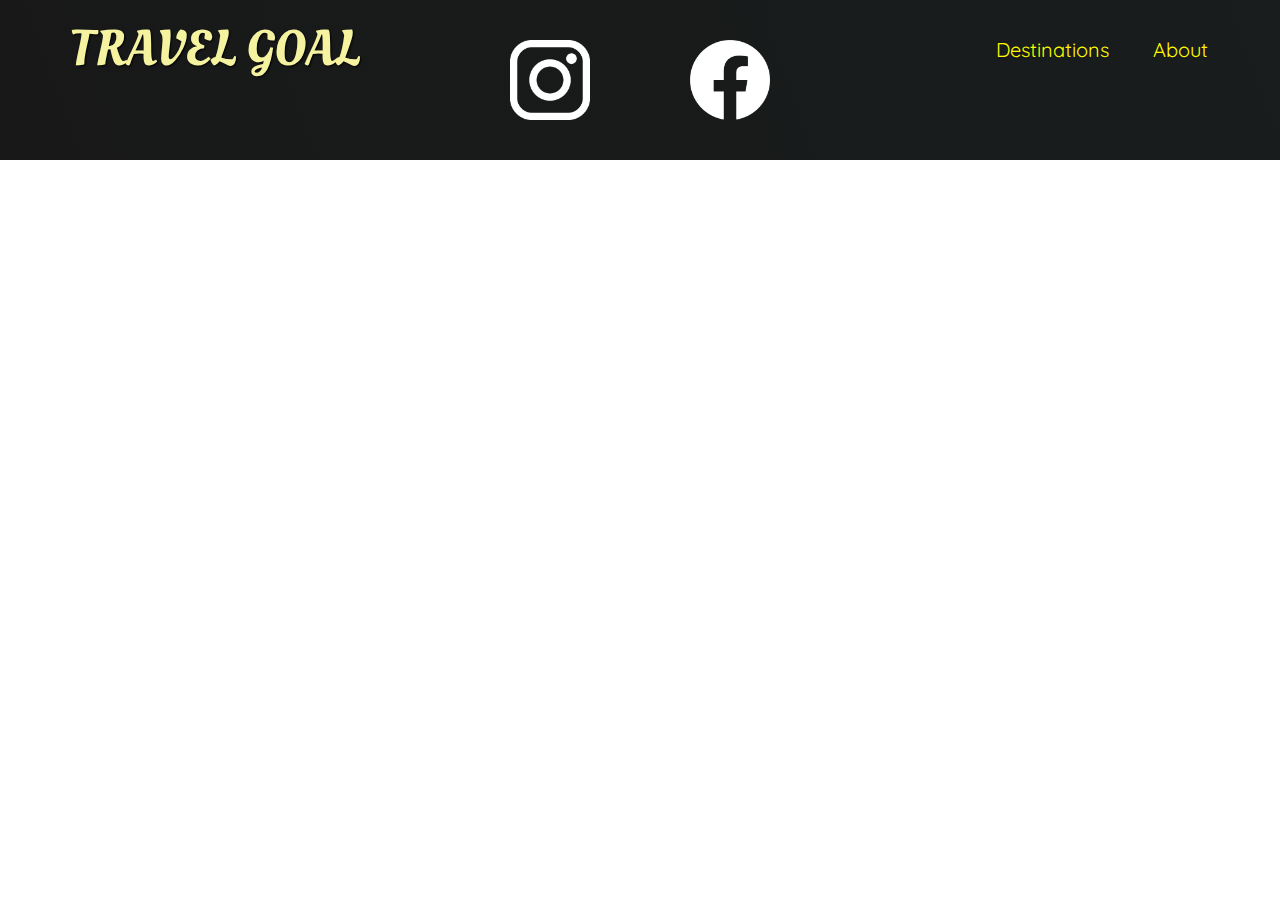
==== places.html @ 7456bf5f "finished landing page" ====
<!DOCTYPE html>
<html lang="en">
  <head>
    <meta charset="UTF-8" />
    <link
      href="https://fonts.googleapis.com/css2?family=Raleway:wght@700&family=Oleo+Script:wght@700&family=Quicksand:wght@300;500;700&display=swap"
      rel="stylesheet"
    />
    <link rel="stylesheet" href="shared.css" />
    <link rel="stylesheet" href="places.css" />
    <title>Travel Goals</title>
  </head>
  <body>
    <header>
      <div id="page-logo">
        <a href="index.html">Travel Goal</a>
      </div>
      <nav>
        <ul>
          <li><a href="places.html">Destinations</a></li>
          <li><a href="">About</a></li>
        </ul>
      </nav>
    </header>
    <main></main>
    <footer>
      <ul>
        <li>
          <a href="https://www.instagram.com/ubinthegamedev/"
            ><img src="images/icons/insta.png" alt="Instagram logo"
          /></a>
        </li>
        <li>
          <a href="https://www.facebook.com/ubin.kotlin/">
            <img src="images/icons/facebook.png" alt="Facebook logo" />
          </a>
        </li>
      </ul>
    </footer>
  </body>
</html>
---- shared.css ----
body {
    font-family: "Quicksand", sans-serif;
    margin: 0px;
}

header {
    display: flex;
    align-items: center;
    justify-content: space-between;
    padding: 15px 60px;
    position: absolute;
    width: 100%;
    box-sizing: border-box;
    flex-wrap: nowrap;
    flex-direction: row;
}

header ul {
    display: flex;
        
}

header li {
    margin-left: 20px;
}

ul {
    list-style: none;
    margin: 0;
    padding: 0;
}

#page-logo a {
    padding: 10px;
    font-family: "Oleo Script", sans-serif;
    color: rgb(245, 243, 160);
    font-size: 50px;
    text-decoration: none;
    text-transform: uppercase;
    text-shadow: 1px 1px 2px rgb(0, 0, 0);
}

header a {
    color: rgb(255, 251, 0);
    text-decoration: none;
    font-size: 20px;
    padding: 12px;
    text-shadow: 1px 1px 2px rgba(0, 0, 0, 0.2);
    border-radius: 6px;
}

header a:hover {
    color: rgb(77, 77, 77);
    background-color: rgb(255, 251, 0);
}

footer {
    background: linear-gradient(70deg, rgb(24, 24, 24), rgb(25, 29, 29));
    padding: 40px;
}

footer ul {
    display: flex;
    justify-content: center;
}

footer li {
    width: 80px;
    height: 80px;
    margin: 0px 50px;
}

footer img {
    width: 100%;
    height: 100%;
}
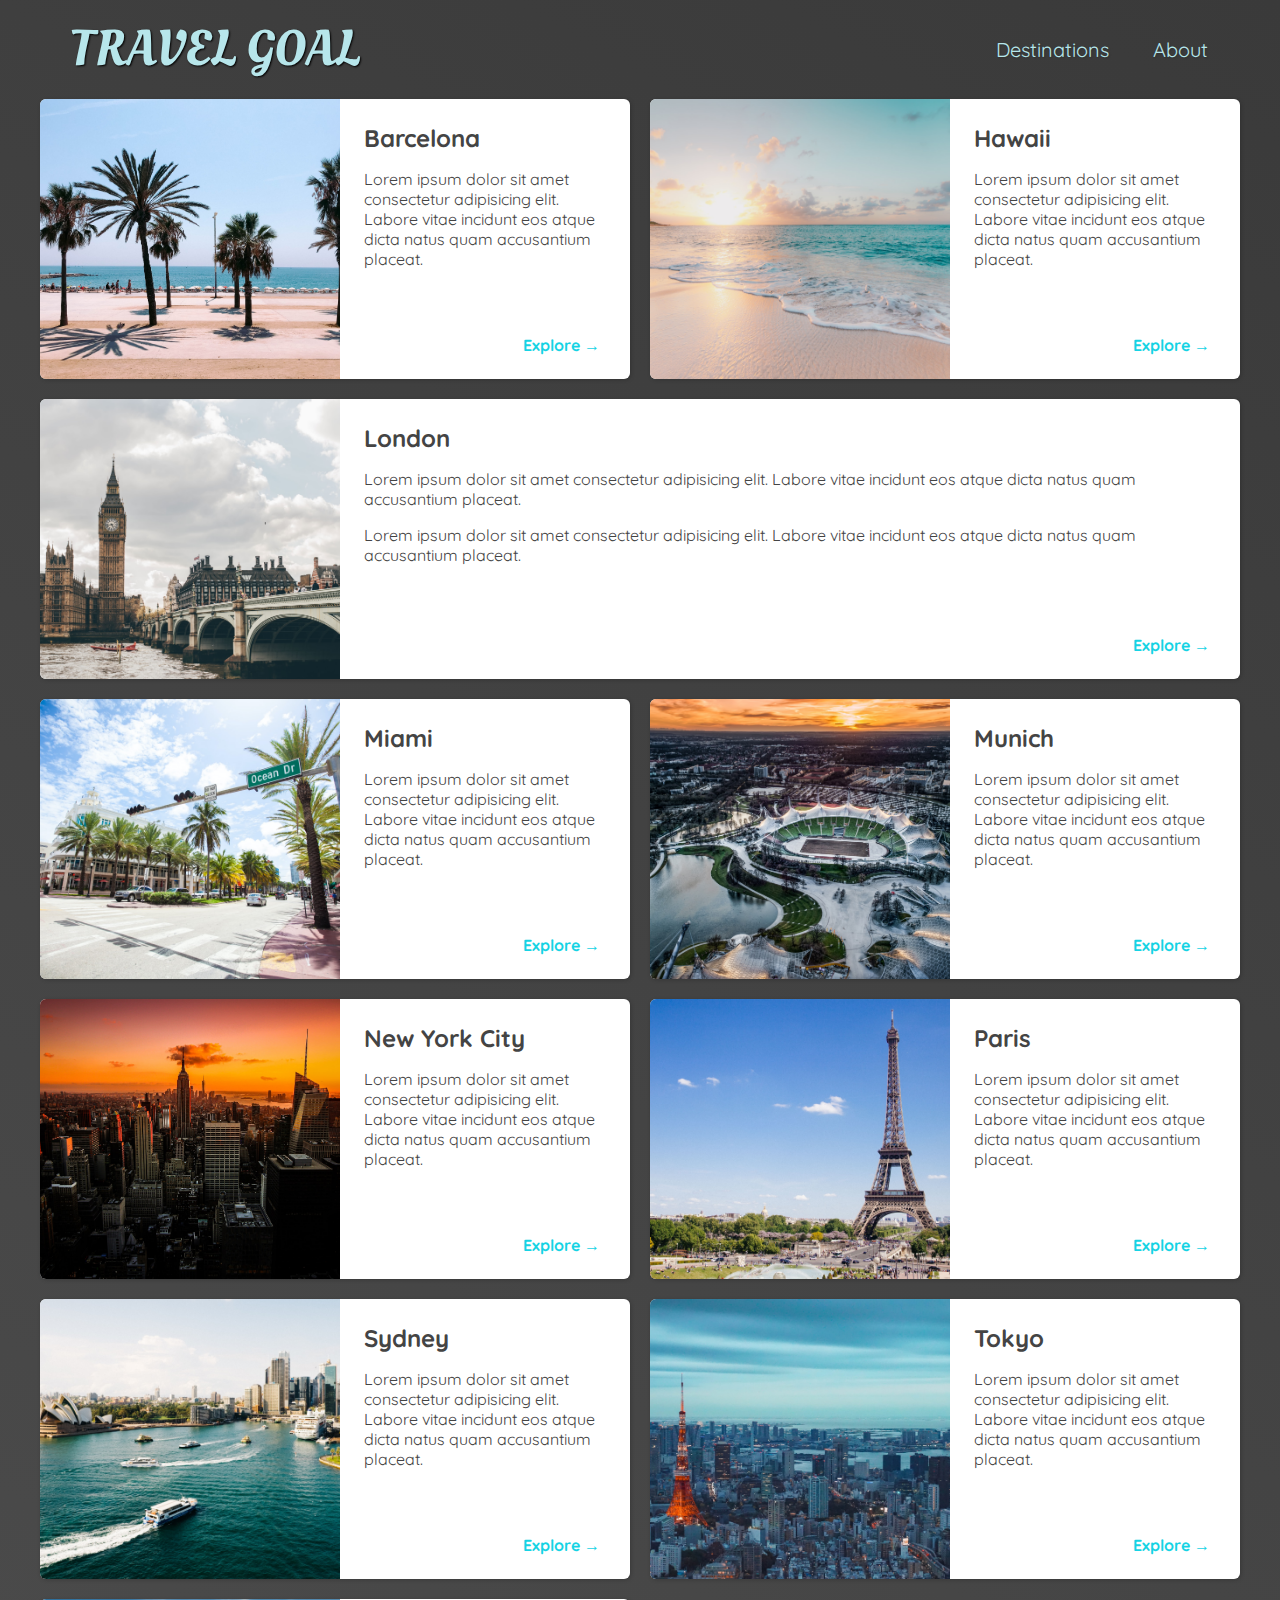
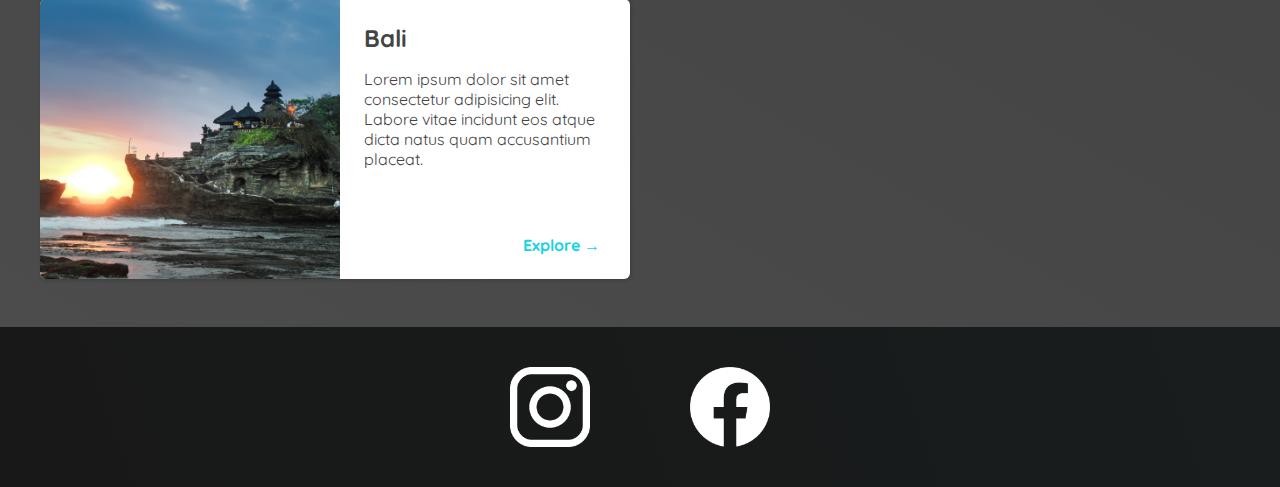
==== commit f376f972: "finised travel page" ====
--- a/places.html
+++ b/places.html
@@ -22,20 +22,179 @@
         </ul>
       </nav>
     </header>
-    <main></main>
-    <footer>
+    <main>
       <ul>
         <li>
-          <a href="https://www.instagram.com/ubinthegamedev/"
-            ><img src="images/icons/insta.png" alt="Instagram logo"
-          /></a>
-        </li>
-        <li>
-          <a href="https://www.facebook.com/ubin.kotlin/">
-            <img src="images/icons/facebook.png" alt="Facebook logo" />
-          </a>
+          <img src="images/places/barcelona.jpg" alt="City of Barcelona" />
+          <div class="item-content">
+            <div>
+              <h2>Barcelona</h2>
+              <p>
+                Lorem ipsum dolor sit amet consectetur adipisicing elit. Labore
+                vitae incidunt eos atque dicta natus quam accusantium placeat.
+              </p>
+            </div>
+            <div class="actions">
+              <a href="https://en.wikipedia.org/wiki/Barcelona">Explore &#x2192</a>
+            </div>
+          </div>
+        </li>
+        <li>
+          <img src="images/places/hawaii.jpg" alt="Hawaii beach" />
+          <div class="item-content">
+            <div>
+              <h2>Hawaii</h2>
+              <p>
+                Lorem ipsum dolor sit amet consectetur adipisicing elit. Labore
+                vitae incidunt eos atque dicta natus quam accusantium placeat.
+              </p>
+            </div>
+            <div class="actions">
+              <a href="hhttps://en.wikipedia.org/wiki/Hawaii">Explore &#x2192</a>
+            </div>
+          </div>
+        </li>
+        <li>
+          <img src="images/places/london.jpg" alt="London city" />
+          <div class="item-content">
+            <div>
+              <h2>London</h2>
+              <p>
+                Lorem ipsum dolor sit amet consectetur adipisicing elit. Labore
+                vitae incidunt eos atque dicta natus quam accusantium placeat.
+              </p>
+              <p>
+                Lorem ipsum dolor sit amet consectetur adipisicing elit. Labore
+                vitae incidunt eos atque dicta natus quam accusantium placeat.
+              </p>
+            </div>
+            <div class="actions">
+              <a href="https://en.wikipedia.org/wiki/London">Explore &#x2192</a>
+            </div>
+          </div>
+        </li>
+        <li>
+          <img src="images/places/miami.jpg" alt="Miami streets" />
+          <div class="item-content">
+            <div>
+              <h2>Miami</h2>
+              <p>
+                Lorem ipsum dolor sit amet consectetur adipisicing elit. Labore
+                vitae incidunt eos atque dicta natus quam accusantium placeat.
+              </p>
+            </div>
+            <div class="actions">
+              <a href="https://en.wikipedia.org/wiki/Miami">Explore &#x2192</a>
+            </div>
+          </div>
+        </li>
+        <li>
+          <img src="images/places/munich.jpg" alt="Munich football stadium" />
+          <div class="item-content">
+            <div>
+              <h2>Munich</h2>
+              <p>
+                Lorem ipsum dolor sit amet consectetur adipisicing elit. Labore
+                vitae incidunt eos atque dicta natus quam accusantium placeat.
+              </p>
+            </div>
+            <div class="actions">
+              <a href="https://en.wikipedia.org/wiki/Munich">Explore &#x2192</a>
+            </div>
+          </div>
+        </li>
+        <li>
+          <img src="images/places/new-york-city.jpg" alt="New York City skyline" />
+          <div class="item-content">
+            <div>
+              <h2>New York City</h2>
+              <p>
+                Lorem ipsum dolor sit amet consectetur adipisicing elit. Labore
+                vitae incidunt eos atque dicta natus quam accusantium placeat.
+              </p>
+            </div>
+            <div class="actions">
+              <a href="https://en.wikipedia.org/wiki/New_York_City"
+                >Explore &#x2192</a
+              >
+            </div>
+          </div>
+        </li>
+        <li>
+          <img src="images/places/paris.jpg" alt="Paris city" />
+          <div class="item-content">
+            <div>
+              <h2>Paris</h2>
+              <p>
+                Lorem ipsum dolor sit amet consectetur adipisicing elit. Labore
+                vitae incidunt eos atque dicta natus quam accusantium placeat.
+              </p>
+            </div>
+            <div class="actions">
+              <a href="https://en.wikipedia.org/wiki/Paris">Explore &#x2192</a>
+            </div>
+          </div>
+        </li>
+        <li>
+          <img src="images/places/sydney.jpg" alt="Sydney beach" />
+          <div class="item-content">
+            <div>
+              <h2>Sydney</h2>
+              <p>
+                Lorem ipsum dolor sit amet consectetur adipisicing elit. Labore
+                vitae incidunt eos atque dicta natus quam accusantium placeat.
+              </p>
+            </div>
+            <div class="actions">
+              <a href="https://en.wikipedia.org/wiki/Sydney">Explore &#x2192</a>
+            </div>
+          </div>
+        </li>
+        <li>
+          <img src="images/places/tokyo.jpg" alt="Tokyo skyline" />
+          <div class="item-content">
+            <div>
+              <h2>Tokyo</h2>
+              <p>
+                Lorem ipsum dolor sit amet consectetur adipisicing elit. Labore
+                vitae incidunt eos atque dicta natus quam accusantium placeat.
+              </p>
+            </div>
+            <div class="actions">
+              <a href="https://en.wikipedia.org/wiki/Tokyo">Explore &#x2192</a>
+            </div>
+          </div>
+        </li>
+        <li>
+          <img src="images/places/bali.jpg" alt="Bali beach" />
+          <div class="item-content">
+            <div>
+              <h2>Bali</h2>
+              <p>
+                Lorem ipsum dolor sit amet consectetur adipisicing elit. Labore
+                vitae incidunt eos atque dicta natus quam accusantium placeat.
+              </p>
+            </div>
+            <div class="actions">
+              <a href="https://en.wikipedia.org/wiki/Bali">Explore &#x2192</a>
+            </div>
+          </div>
         </li>
       </ul>
-    </footer>
+      </main>
+      <footer>
+        <ul>
+          <li>
+            <a href="https://www.instagram.com/ubinthegamedev/"
+              ><img src="images/icons/insta.png" alt="Instagram logo"
+            /></a>
+          </li>
+          <li>
+            <a href="https://www.facebook.com/ubin.kotlin/">
+              <img src="images/icons/facebook.png" alt="Facebook logo" />
+            </a>
+          </li>
+        </ul>
+      </footer>
   </body>
 </html>
--- a/shared.css
+++ b/shared.css
@@ -17,7 +17,6 @@
 
 header ul {
     display: flex;
-        
 }
 
 header li {
@@ -49,7 +48,7 @@
     border-radius: 6px;
 }
 
-header a:hover {
+header nav a:hover {
     color: rgb(77, 77, 77);
     background-color: rgb(255, 251, 0);
 }
--- a/places.css
+++ b/places.css
@@ -0,0 +1,79 @@
+body {
+  background: linear-gradient(30deg, rgb(77, 77, 77), rgb(58, 58, 58));
+  color: rgb(68, 68, 68);
+}
+
+#page-logo a {
+    color: rgb(183, 230, 235);
+}
+
+
+
+header {
+  position: static;
+}
+
+header a {
+    color: rgb(183, 230, 235);
+}
+
+header nav a:hover {
+    background-color: rgb(183, 230, 235);
+    color: rgb(59, 59, 59);
+}
+
+main ul {
+  width: 1200px;
+  margin: 0 auto 48px auto;
+  display: grid;
+  grid-template-columns: 1fr 1fr;
+  gap: 20px 20px;
+}
+
+main li {
+  display: flex;
+  background-color: white;
+  box-shadow: 1px 1px 4px rgba(0, 0, 0, 0.2);
+  border-radius: 6px;
+  overflow: hidden;  
+}
+
+main li:nth-of-type(3) {
+    grid-column: 1 / span 2;
+    width: 1200px;
+}
+
+main li img {
+  width: 300px;
+  height: 280px;
+  object-fit: cover;
+}
+
+.item-content {
+  padding: 24px;
+  display: flex;
+  flex-direction: column;
+  justify-content: space-between;
+}
+
+.item-content h2 {
+    margin: 0;
+}
+
+.actions {
+  text-align: right;
+}
+
+.actions a {
+  text-decoration: none;
+  padding: 6px;
+  color: rgb(22, 211, 228);
+  border-radius: 5px;
+  font-weight: bold;
+}
+
+.actions a:hover {
+  background: rgb(235, 253, 255);
+}
+
+
